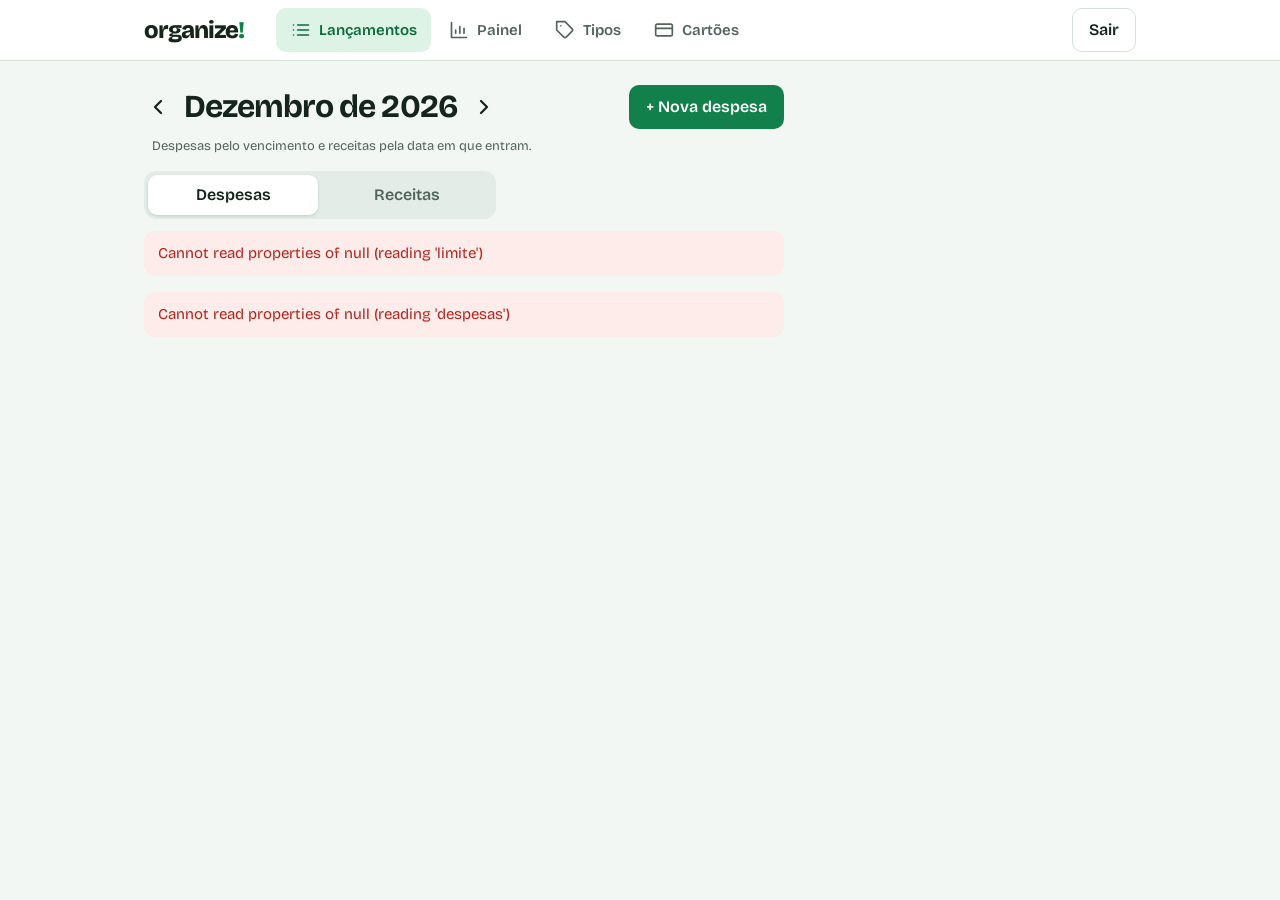
==== public/index.html @ 4e0824fc "organize!" ====
<!doctype html>
<html lang="pt-BR">
<head>
  <meta charset="utf-8">
  <meta name="viewport" content="width=device-width, initial-scale=1, viewport-fit=cover">
  <meta name="theme-color" content="#ffffff">
  <meta name="mobile-web-app-capable" content="yes">
  <meta name="apple-mobile-web-app-capable" content="yes">
  <meta name="apple-mobile-web-app-title" content="organize!">
  <meta name="apple-mobile-web-app-status-bar-style" content="default">
  <link rel="manifest" href="manifest.json">
  <link rel="icon" href="icons/favicon.svg" type="image/svg+xml">
  <link rel="apple-touch-icon" href="icons/apple-touch-icon.png">
  <title>Lançamentos - organize!</title>
  <link rel="preconnect" href="https://fonts.googleapis.com">
  <link rel="preconnect" href="https://fonts.gstatic.com" crossorigin>
  <link href="https://fonts.googleapis.com/css2?family=Bricolage+Grotesque:opsz,wght@12..96,400..800&display=swap" rel="stylesheet">
  <link rel="stylesheet" href="css/style.css">
</head>
<body class="app">

  <header class="topo">
    <div class="topo-inner">
      <p class="marca">organize<span class="marca-ponto">!</span></p>

      <nav class="menu" aria-label="Principal">
        <a class="menu-item" href="index.html" aria-current="page">
          <svg viewBox="0 0 24 24" aria-hidden="true"><path d="M8 6h13M8 12h13M8 18h13M3 6h.01M3 12h.01M3 18h.01"/></svg>
          <span>Lançamentos</span>
        </a>
        <a class="menu-item" href="painel.html">
          <svg viewBox="0 0 24 24" aria-hidden="true"><path d="M3 3v18h18"/><path d="M8 16v-4M13 16V8M18 16v-6"/></svg>
          <span>Painel</span>
        </a>
        <a class="menu-item" href="tipos.html">
          <svg viewBox="0 0 24 24" aria-hidden="true"><path d="M20.59 13.41l-7.17 7.17a2 2 0 0 1-2.83 0L2 12V2h10l8.59 8.59a2 2 0 0 1 0 2.82z"/><path d="M7 7h.01"/></svg>
          <span>Tipos</span>
        </a>
        <a class="menu-item" href="cartoes.html">
          <svg viewBox="0 0 24 24" aria-hidden="true"><rect x="2" y="5" width="20" height="14" rx="2"/><path d="M2 10h20"/></svg>
          <span>Cartões</span>
        </a>
      </nav>

      <div class="topo-usuario">
        <span class="topo-nome" id="usuario-nome"></span>
        <button type="button" class="btn btn-secundario btn-sm" id="btn-instalar" hidden>Instalar app</button>
        <button type="button" class="btn btn-secundario btn-sm" id="btn-sair">Sair</button>
      </div>
    </div>
  </header>

  <main class="conteudo conteudo--lanc">
    <div class="coluna coluna--larga">
      <div class="mes">
        <button type="button" class="mes-seta" id="mes-anterior" aria-label="Mês anterior">
          <svg viewBox="0 0 24 24" aria-hidden="true"><path d="M15 6l-6 6 6 6"/></svg>
        </button>
        <h1 class="mes-titulo" id="mes-titulo" aria-live="polite">&nbsp;</h1>
        <button type="button" class="mes-seta" id="mes-seguinte" aria-label="Próximo mês">
          <svg viewBox="0 0 24 24" aria-hidden="true"><path d="M9 6l6 6-6 6"/></svg>
        </button>
        <button type="button" class="btn btn-primario btn-sm btn-nova-desktop" data-nova-despesa>+ Nova despesa</button>
        <button type="button" class="btn btn-primario btn-sm btn-nova-desktop" data-nova-receita hidden>+ Nova receita</button>
      </div>
      <p class="mes-dica">Despesas pelo vencimento e receitas pela data em que entram.</p>

      <div class="abas" role="tablist" aria-label="Despesas ou receitas">
        <button type="button" class="aba" role="tab" id="aba-despesas" aria-controls="painel-despesas" aria-selected="true">Despesas</button>
        <button type="button" class="aba" role="tab" id="aba-receitas" aria-controls="painel-receitas" aria-selected="false" tabindex="-1">Receitas</button>
      </div>

      <p class="carregando" id="carregando" role="status">Carregando…</p>

      <p id="msg-resumo" class="msg" role="alert" hidden></p>

      <section class="mes-resumo" id="mes-resumo" aria-label="Resumo do mês" hidden>
        <dl class="mes-resumo-linhas">
          <div class="mes-resumo-linha">
            <dt>Receitas</dt>
            <dd id="res-receitas">R$ 0,00</dd>
          </div>
          <div class="mes-resumo-linha">
            <dt>Despesas</dt>
            <dd id="res-despesas">R$ 0,00</dd>
          </div>
          <div class="mes-resumo-linha mes-resumo-linha--saldo">
            <dt>Saldo previsto</dt>
            <dd id="res-saldo">R$ 0,00</dd>
          </div>
        </dl>
        <p class="mes-resumo-atual">Saldo atual, só com o que já foi recebido e pago: <strong id="res-saldo-atual">R$ 0,00</strong></p>

        <div class="limite" id="limite" data-nivel="nenhum">
          <div class="limite-topo">
            <p class="limite-titulo">Limite de gastos</p>
            <button type="button" class="btn-texto" id="btn-limite">Definir limite</button>
          </div>
          <p class="limite-valores" id="limite-valores" hidden></p>
          <div class="limite-barra" id="limite-barra" hidden><span id="limite-barra-cheia"></span></div>
          <p class="limite-msg" id="limite-msg" role="status">
            <svg class="limite-icone" viewBox="0 0 24 24" aria-hidden="true">
              <g class="ic-nenhum"><circle cx="12" cy="12" r="9"/><path d="M12 8v5M12 16.5v.01"/></g>
              <g class="ic-ok"><circle cx="12" cy="12" r="9"/><path d="M8 12.5l2.7 2.7L16 9.5"/></g>
              <g class="ic-perto"><path d="M12 3.5l9.5 16.5h-19z"/><path d="M12 10v4.5M12 17.5v.01"/></g>
              <g class="ic-estourou"><circle cx="12" cy="12" r="9"/><path d="M9 9l6 6M15 9l-6 6"/></g>
            </svg>
            <span id="limite-texto">Defina um limite mensal para ser avisado quando os gastos chegarem perto dele.</span>
          </p>
        </div>
      </section>

      <div id="painel-despesas" role="tabpanel" aria-labelledby="aba-despesas">
        <dl class="resumo" id="resumo" hidden>
          <div class="resumo-item">
            <dt>Pago</dt>
            <dd id="total-pago" class="resumo-pago">R$ 0,00</dd>
          </div>
          <div class="resumo-item">
            <dt>Pendente</dt>
            <dd id="total-pendente" class="resumo-pendente">R$ 0,00</dd>
          </div>
        </dl>

        <p id="msg" class="msg" role="alert" hidden></p>

        <div id="lista-dias"></div>

        <section class="vazio" id="vazio" hidden>
          <h2 class="vazio-titulo" id="vazio-titulo">Nenhuma despesa neste mês</h2>
          <p class="vazio-texto">Toque em "Nova despesa" para registrar o primeiro gasto.</p>
        </section>
      </div>

      <div id="painel-receitas" role="tabpanel" aria-labelledby="aba-receitas" hidden>
        <dl class="resumo" id="resumo-receitas" hidden>
          <div class="resumo-item">
            <dt>Recebido</dt>
            <dd id="total-recebido" class="resumo-pago">R$ 0,00</dd>
          </div>
          <div class="resumo-item">
            <dt>A receber</dt>
            <dd id="total-a-receber" class="resumo-pendente">R$ 0,00</dd>
          </div>
        </dl>

        <p id="msg-receitas" class="msg" role="alert" hidden></p>

        <div id="lista-receitas"></div>

        <section class="vazio" id="vazio-receitas" hidden>
          <h2 class="vazio-titulo" id="vazio-receitas-titulo">Nenhuma receita neste mês</h2>
          <p class="vazio-texto">Toque em "Nova receita" para registrar o salário ou outro dinheiro que entra.</p>
        </section>
      </div>
    </div>
  </main>

  <button type="button" class="fab" data-nova-despesa>
    <svg viewBox="0 0 24 24" aria-hidden="true"><path d="M12 5v14M5 12h14"/></svg>
    Nova despesa
  </button>
  <button type="button" class="fab" data-nova-receita hidden>
    <svg viewBox="0 0 24 24" aria-hidden="true"><path d="M12 5v14M5 12h14"/></svg>
    Nova receita
  </button>

  <dialog class="dialogo dialogo--form" id="dlg-despesa" aria-labelledby="dlg-despesa-titulo">
    <form id="form-despesa" novalidate>
      <h2 class="dialogo-titulo" id="dlg-despesa-titulo">Nova despesa</h2>

      <div class="dialogo-corpo">

      <div class="campo">
        <label for="d-descricao">Descrição</label>
        <input class="entrada" id="d-descricao" type="text" maxlength="100" autocomplete="off" required>
      </div>

      <div class="campo">
        <label for="d-valor" id="rotulo-valor">Valor (R$)</label>
        <input class="entrada" id="d-valor" type="text" inputmode="decimal" autocomplete="off" placeholder="0,00" required>
      </div>

      <div class="campo">
        <label for="d-tipo">Tipo de despesa</label>
        <select class="entrada" id="d-tipo" required></select>
      </div>

      <div class="campo-dupla" id="campos-datas">
        <div class="campo" id="grupo-compra">
          <label for="d-data">Data da compra</label>
          <input class="entrada" id="d-data" type="date" min="2000-01-01" max="2100-12-31" required>
        </div>
        <div class="campo">
          <label for="d-venc">Vencimento</label>
          <input class="entrada" id="d-venc" type="date" min="2000-01-01" max="2100-12-31" required>
        </div>
      </div>

      <fieldset class="grupo">
        <legend>Forma de pagamento</legend>
        <div class="segmentos">
          <label class="segmento"><input type="radio" name="forma" value="credito"><span>Crédito</span></label>
          <label class="segmento"><input type="radio" name="forma" value="debito"><span>Débito</span></label>
          <label class="segmento"><input type="radio" name="forma" value="pix" checked><span>Pix</span></label>
        </div>
      </fieldset>

      <div class="campo" id="grupo-cartao" hidden>
        <label for="d-cartao">Cartão</label>
        <select class="entrada" id="d-cartao"></select>
        <p class="dica" id="sem-cartao" hidden>Você ainda não tem cartão cadastrado. <a class="link" href="cartoes.html">Cadastrar cartão</a></p>
      </div>

      <fieldset class="grupo" id="grupo-repeticao">
        <legend>Repetição</legend>
        <div class="segmentos">
          <label class="segmento"><input type="radio" name="rep" value="unica" checked><span>Única</span></label>
          <label class="segmento" id="opcao-parcelada" hidden><input type="radio" name="rep" value="parcelada"><span>Parcelada</span></label>
          <label class="segmento"><input type="radio" name="rep" value="mensal"><span>Todo mês</span></label>
        </div>

        <div class="campo campo-rep" id="grupo-parcelas" hidden>
          <label for="d-parcelas">Número de parcelas</label>
          <select class="entrada" id="d-parcelas"></select>
        </div>

        <div class="campo campo-rep" id="grupo-meses" hidden>
          <label for="d-meses">Repetir por quantos meses</label>
          <input class="entrada" id="d-meses" type="text" inputmode="numeric" maxlength="2" autocomplete="off" value="12">
        </div>

        <p class="previa" id="previa" hidden></p>
      </fieldset>

      <p class="nota-serie" id="nota-serie" hidden></p>

      <fieldset class="grupo">
        <legend>Status</legend>
        <div class="segmentos">
          <label class="segmento"><input type="radio" name="status" value="pendente" checked><span>Pendente</span></label>
          <label class="segmento"><input type="radio" name="status" value="pago"><span>Pago</span></label>
        </div>
        <p class="dica" id="dica-status" hidden>O status vale para o primeiro lançamento; os demais ficam pendentes.</p>
      </fieldset>

      </div>

      <p id="msg-despesa" class="msg" role="alert" hidden></p>

      <div class="dialogo-acoes">
        <button type="button" class="btn btn-secundario" data-fechar>Cancelar</button>
        <button type="submit" class="btn btn-primario" id="btn-salvar-despesa">Salvar</button>
      </div>
      <button type="button" class="btn-texto btn-texto-perigo dialogo-excluir" id="btn-excluir-despesa" hidden>Excluir despesa</button>
    </form>
  </dialog>

  <dialog class="dialogo dialogo--form" id="dlg-receita" aria-labelledby="dlg-receita-titulo">
    <form id="form-receita" novalidate>
      <h2 class="dialogo-titulo" id="dlg-receita-titulo">Nova receita</h2>

      <div class="dialogo-corpo">
        <div class="campo">
          <label for="r-descricao">Descrição</label>
          <input class="entrada" id="r-descricao" type="text" maxlength="100" autocomplete="off" required>
        </div>

        <div class="campo">
          <label for="r-valor" id="rotulo-valor-receita">Valor (R$)</label>
          <input class="entrada" id="r-valor" type="text" inputmode="decimal" autocomplete="off" placeholder="0,00" required>
        </div>

        <div class="campo">
          <label for="r-tipo">Tipo de receita</label>
          <select class="entrada" id="r-tipo" required></select>
        </div>

        <div class="campo">
          <label for="r-data">Data de recebimento</label>
          <input class="entrada" id="r-data" type="date" min="2000-01-01" max="2100-12-31" required>
        </div>

        <fieldset class="grupo" id="grupo-repeticao-receita">
          <legend>Repetição</legend>
          <div class="segmentos">
            <label class="segmento"><input type="radio" name="rrep" value="unica" checked><span>Única</span></label>
            <label class="segmento"><input type="radio" name="rrep" value="mensal"><span>Todo mês</span></label>
          </div>

          <div class="campo campo-rep" id="grupo-meses-receita" hidden>
            <label for="r-meses">Repetir por quantos meses</label>
            <input class="entrada" id="r-meses" type="text" inputmode="numeric" maxlength="2" autocomplete="off" value="12">
          </div>

          <p class="previa" id="previa-receita" hidden></p>
        </fieldset>

        <p class="nota-serie" id="nota-serie-receita" hidden></p>

        <fieldset class="grupo">
          <legend>Status</legend>
          <div class="segmentos">
            <label class="segmento"><input type="radio" name="rstatus" value="a_receber" checked><span>A receber</span></label>
            <label class="segmento"><input type="radio" name="rstatus" value="recebida"><span>Recebida</span></label>
          </div>
          <p class="dica" id="dica-status-receita" hidden>O status vale para o primeiro lançamento; os demais ficam a receber.</p>
        </fieldset>
      </div>

      <p id="msg-receita" class="msg" role="alert" hidden></p>

      <div class="dialogo-acoes">
        <button type="button" class="btn btn-secundario" data-fechar>Cancelar</button>
        <button type="submit" class="btn btn-primario" id="btn-salvar-receita">Salvar</button>
      </div>
      <button type="button" class="btn-texto btn-texto-perigo dialogo-excluir" id="btn-excluir-receita" hidden>Excluir receita</button>
    </form>
  </dialog>

  <dialog class="dialogo" id="dlg-limite" aria-labelledby="dlg-limite-titulo">
    <form id="form-limite" novalidate>
      <h2 class="dialogo-titulo" id="dlg-limite-titulo">Limite de gastos</h2>
      <p class="dialogo-texto">Quanto você quer gastar, no máximo, por mês? O app avisa quando as despesas do mês chegarem perto desse valor ou passarem dele.</p>
      <div class="campo">
        <label for="l-valor">Limite mensal (R$)</label>
        <input class="entrada" id="l-valor" type="text" inputmode="decimal" autocomplete="off" placeholder="0,00" required>
      </div>
      <p id="msg-limite" class="msg" role="alert" hidden></p>
      <div class="dialogo-acoes">
        <button type="button" class="btn btn-secundario" data-fechar>Cancelar</button>
        <button type="submit" class="btn btn-primario" id="btn-salvar-limite">Salvar</button>
      </div>
      <button type="button" class="btn-texto btn-texto-perigo dialogo-excluir" id="btn-remover-limite" hidden>Remover limite</button>
    </form>
  </dialog>

  <script src="js/api.js"></script>
  <script src="js/app.js"></script>
  <script src="js/pwa.js"></script>
  <script src="js/index.js"></script>
  <script src="js/receitas.js"></script>
  <script src="js/resumo.js"></script>
</body>
</html>
---- public/css/style.css ----
/* organize! — estilos compartilhados (pensado primeiro para o celular) */

:root {
  --folha: #0d3b2a;          /* verde profundo: painel das telas de entrada */
  --verde: #11804a;          /* ação principal */
  --verde-escuro: #0d6a3d;   /* hover, links */
  --menta: #8ce6b0;          /* destaque sobre o verde profundo */
  --ambar: #f5cd6b;          /* status pendente */
  --papel: #f3f7f4;          /* fundo das telas internas */
  --superficie: #ffffff;
  --tinta: #15251c;
  --tinta-suave: #52645a;
  --linha: #d5e0d9;
  --erro: #b3261e;
  --erro-fundo: #fdecea;
  --erro-escuro: #8f1d17;
  --ok: #0d6a3d;
  --ok-fundo: #ddf3e6;
  --raio: 10px;
  --fonte: "Bricolage Grotesque", system-ui, -apple-system, "Segoe UI", Roboto, sans-serif;
}

*, *::before, *::after { box-sizing: border-box; }

[hidden] { display: none !important; }

html { -webkit-text-size-adjust: 100%; }

body {
  margin: 0;
  font-family: var(--fonte);
  font-size: 1rem;
  line-height: 1.5;
  color: var(--tinta);
  background: var(--superficie);
  -webkit-font-smoothing: antialiased;
  -webkit-tap-highlight-color: transparent;
}

button, a { touch-action: manipulation; }

/* ---------- Marca ---------- */

.marca {
  margin: 0;
  font-weight: 800;
  letter-spacing: -0.045em;
  line-height: 1;
}

.marca-ponto { color: var(--verde); }

/* ---------- Botões ---------- */

.btn {
  font: inherit;
  font-weight: 600;
  min-height: 3rem;
  padding: 0.7rem 1.25rem;
  border: 1.5px solid transparent;
  border-radius: var(--raio);
  cursor: pointer;
  transition: background-color 0.15s, border-color 0.15s;
}

.btn:focus-visible,
.btn-texto:focus-visible {
  outline: 3px solid rgba(17, 128, 74, 0.45);
  outline-offset: 2px;
}

.btn[disabled] { opacity: 0.65; cursor: progress; }

.btn-primario {
  width: 100%;
  background: var(--verde);
  color: #fff;
}

.btn-primario:hover:not([disabled]) { background: var(--verde-escuro); }

.btn-secundario {
  background: transparent;
  color: var(--tinta);
  border-color: var(--linha);
}

.btn-secundario:hover:not([disabled]) { background: #e9f1ec; }

.btn-perigo {
  background: var(--erro);
  color: #fff;
}

.btn-perigo:hover:not([disabled]) { background: var(--erro-escuro); }

/* mínimo de 44 px de altura: dá para tocar sem errar o alvo */
.btn-sm { min-height: 2.75rem; padding: 0.35rem 1rem; }

/* Botão só de texto (Editar, Excluir) */
.btn-texto {
  min-height: 2.75rem;
  padding: 0 0.75rem;
  font: inherit;
  font-weight: 600;
  color: var(--verde-escuro);
  background: transparent;
  border: 0;
  border-radius: var(--raio);
  cursor: pointer;
}

.btn-texto:hover { background: #e9f1ec; }

.btn-texto-perigo { color: var(--erro); }

.btn-texto-perigo:hover { background: var(--erro-fundo); }

/* ---------- Formulários ---------- */

.campo { margin-bottom: 1.1rem; }

.campo label {
  display: block;
  margin-bottom: 0.35rem;
  font-size: 0.9375rem;
  font-weight: 600;
}

/* 16 px nos campos: abaixo disso o iPhone dá zoom ao tocar */
.entrada {
  width: 100%;
  min-height: 3rem;
  padding: 0.7rem 0.85rem;
  font: inherit;
  font-size: 1rem;
  color: var(--tinta);
  background: var(--superficie);
  border: 1.5px solid var(--linha);
  border-radius: var(--raio);
  transition: border-color 0.15s, box-shadow 0.15s;
}

.entrada:hover { border-color: #b7c9be; }

.entrada:focus-visible {
  outline: 2px solid transparent; /* aparece no modo de alto contraste */
  border-color: var(--verde);
  box-shadow: 0 0 0 4px rgba(17, 128, 74, 0.2);
}

.entrada-senha { position: relative; }

.entrada-senha .entrada { padding-right: 5.25rem; }

.btn-mostrar {
  position: absolute;
  top: 50%;
  right: 0.3rem;
  transform: translateY(-50%);
  min-height: 2.75rem;
  padding: 0 0.7rem;
  font: inherit;
  font-size: 0.875rem;
  font-weight: 600;
  color: var(--verde-escuro);
  background: transparent;
  border: 0;
  border-radius: 6px;
  cursor: pointer;
}

.btn-mostrar:hover { background: #e9f1ec; }

.btn-mostrar:focus-visible {
  outline: 3px solid rgba(17, 128, 74, 0.45);
  outline-offset: 1px;
}

.dica {
  margin: 0.35rem 0 0;
  font-size: 0.875rem;
  color: var(--tinta-suave);
}

.msg {
  margin: 0 0 1rem;
  padding: 0.7rem 0.9rem;
  font-size: 0.9375rem;
  border-radius: var(--raio);
}

.msg-erro { color: var(--erro); background: var(--erro-fundo); }
.msg-ok   { color: var(--ok);   background: var(--ok-fundo); }

.link {
  color: var(--verde-escuro);
  font-weight: 600;
  text-underline-offset: 3px;
}

.link:focus-visible {
  outline: 3px solid rgba(17, 128, 74, 0.45);
  outline-offset: 2px;
  border-radius: 3px;
}

/* ---------- Telas de entrada (login e cadastro) ---------- */

.auth {
  display: grid;
  grid-template-columns: minmax(0, 5fr) minmax(0, 6fr);
  min-height: 100vh;
  min-height: 100dvh;
}

.auth-painel {
  display: flex;
  flex-direction: column;
  justify-content: space-between;
  gap: 2.5rem;
  padding: clamp(1.75rem, 5vw, 4rem);
  color: #eaf5ee;
  background: var(--folha);
}

.auth-painel .marca { font-size: clamp(2.75rem, 6vw, 5rem); }

.auth-painel .marca-ponto { color: var(--menta); }

.auth-texto {
  max-width: 24rem;
  margin: 0;
  font-size: 1.0625rem;
  color: rgba(234, 245, 238, 0.85);
}

/* Prévia de despesas (decorativa) */

.lanc-lista {
  max-width: 26rem;
  margin: 0;
  padding: 0;
  list-style: none;
}

.lanc-item {
  display: grid;
  grid-template-columns: minmax(0, 1fr) auto 5.75rem;
  align-items: center;
  gap: 0.25rem 1rem;
  padding: 0.9rem 0;
  border-top: 1px solid rgba(255, 255, 255, 0.16);
}

.lanc-item:last-child { border-bottom: 1px solid rgba(255, 255, 255, 0.16); }

.lanc-desc { font-size: 1.0625rem; font-weight: 600; }

.lanc-desc small {
  display: block;
  font-size: 0.875rem;
  font-weight: 400;
  color: rgba(234, 245, 238, 0.72);
}

.lanc-valor {
  font-weight: 600;
  font-variant-numeric: tabular-nums;
}

.chip {
  justify-self: end;
  padding: 0.15rem 0.65rem;
  font-size: 0.8125rem;
  font-weight: 600;
  color: var(--folha);
  border-radius: 999px;
}

.chip-pago     { background: var(--menta); }
.chip-pendente { background: var(--ambar); }

/* Único movimento da página: as linhas entram uma a uma */
@media (prefers-reduced-motion: no-preference) {
  .lanc-item {
    opacity: 0;
    transform: translateY(6px);
    animation: lanc-entra 0.5s ease forwards;
  }
  .lanc-item:nth-child(1) { animation-delay: 0.15s; }
  .lanc-item:nth-child(2) { animation-delay: 0.3s; }
  .lanc-item:nth-child(3) { animation-delay: 0.45s; }
}

@keyframes lanc-entra {
  to { opacity: 1; transform: none; }
}

.auth-conteudo {
  display: flex;
  align-items: center;
  padding: clamp(1.5rem, 5vw, 4rem);
}

.auth-form-area {
  width: 100%;
  max-width: 24rem;
  margin-inline: auto;
}

.auth-titulo {
  margin: 0 0 0.5rem;
  font-size: clamp(1.75rem, 3vw, 2.25rem);
  font-weight: 700;
  letter-spacing: -0.03em;
  line-height: 1.1;
}

.auth-sub {
  margin: 0 0 2rem;
  color: var(--tinta-suave);
}

.auth-rodape {
  margin: 1.5rem 0 0;
  color: var(--tinta-suave);
}

@media (max-width: 54rem) {
  .auth {
    grid-template-columns: 1fr;
    grid-template-rows: auto 1fr;
  }
  .auth-painel { padding: max(1.25rem, env(safe-area-inset-top)) 1.5rem 1.25rem; }
  .auth-painel .marca { font-size: 2.25rem; }
  .auth-painel .lanc-lista,
  .auth-painel .auth-texto { display: none; }
  .auth-conteudo {
    align-items: flex-start;
    padding-top: 2rem;
    padding-bottom: max(2rem, env(safe-area-inset-bottom));
  }
}

/* ---------- Telas internas: topo e menu ---------- */

.app {
  min-height: 100vh;
  min-height: 100dvh;
  background: var(--papel);
}

.topo {
  background: var(--superficie);
  border-bottom: 1px solid var(--linha);
  padding-top: env(safe-area-inset-top);
}

.topo-inner {
  display: flex;
  flex-wrap: wrap; /* em telas muito estreitas, os botões descem para uma segunda linha em vez de estourar */
  align-items: center;
  justify-content: space-between;
  gap: 0.25rem 0.75rem;
  max-width: 64rem;
  min-height: 3.5rem;
  margin: 0 auto;
  padding: 0.5rem max(1rem, env(safe-area-inset-right)) 0.5rem max(1rem, env(safe-area-inset-left));
}

.topo .marca { font-size: 1.5rem; }

.topo-usuario {
  display: flex;
  align-items: center;
  gap: 0.5rem;
  min-width: 0;
  margin-left: auto;
}

.topo-nome {
  display: none;
  max-width: 12rem;
  overflow: hidden;
  color: var(--tinta-suave);
  text-overflow: ellipsis;
  white-space: nowrap;
}

/* No celular o menu fica embaixo, ao alcance do polegar */
.menu {
  position: fixed;
  right: 0;
  bottom: 0;
  left: 0;
  z-index: 10;
  display: grid;
  grid-template-columns: repeat(4, minmax(0, 1fr));
  padding-bottom: env(safe-area-inset-bottom);
  background: var(--superficie);
  border-top: 1px solid var(--linha);
}

.menu-item {
  position: relative;
  display: flex;
  flex-direction: column;
  align-items: center;
  justify-content: center;
  gap: 0.2rem;
  min-width: 0;
  min-height: 4rem;
  padding: 0.5rem 0.125rem;
  font-size: 0.8125rem;
  font-weight: 600;
  color: var(--tinta-suave);
  text-decoration: none;
}

.menu-item svg {
  width: 1.5rem;
  height: 1.5rem;
  fill: none;
  stroke: currentColor;
  stroke-width: 2;
  stroke-linecap: round;
  stroke-linejoin: round;
}

.menu-item[aria-current="page"] { color: var(--verde-escuro); }

.menu-item[aria-current="page"]::before {
  content: "";
  position: absolute;
  top: 0;
  right: 25%;
  left: 25%;
  height: 3px;
  background: var(--verde);
  border-radius: 0 0 3px 3px;
}

.menu-item:focus-visible {
  outline: 3px solid rgba(17, 128, 74, 0.45);
  outline-offset: -3px;
}

/* ---------- Telas internas: conteúdo ---------- */

.conteudo {
  max-width: 64rem;
  margin: 0 auto;
  padding: 1.5rem max(1rem, env(safe-area-inset-right)) calc(5.5rem + env(safe-area-inset-bottom))
           max(1rem, env(safe-area-inset-left));
}

.coluna { max-width: 36rem; }

.conteudo-titulo {
  margin: 0 0 0.5rem;
  font-size: clamp(1.75rem, 4vw, 2.5rem);
  font-weight: 700;
  letter-spacing: -0.03em;
  line-height: 1.1;
}

.conteudo-texto {
  max-width: 36rem;
  margin: 0;
  color: var(--tinta-suave);
}

/* Formulário de adicionar (tipos e cartões) */

.form-add {
  display: grid;
  gap: 0.75rem;
  margin: 1.5rem 0 1.75rem;
}

.form-add .campo { margin: 0; }

/* Caixa de marcar com explicação (ex.: "Conta com vencimento") */

.opcao {
  display: flex;
  align-items: flex-start;
  gap: 0.75rem;
  min-height: 2.75rem;
  padding: 0.25rem 0;
  cursor: pointer;
}

.opcao input {
  flex-shrink: 0;
  width: 1.5rem;
  height: 1.5rem;
  margin: 0.125rem 0 0;
  accent-color: var(--verde);
  cursor: pointer;
}

.opcao > span { min-width: 0; }
.dialogo .opcao { margin-bottom: 1rem; }

.opcao-titulo {
  display: block;
  font-weight: 600;
  overflow-wrap: anywhere;
}

.opcao-dica {
  display: block;
  font-size: 0.875rem;
  color: var(--tinta-suave);
}

.opcao input:focus-visible {
  outline: 3px solid rgba(17, 128, 74, 0.45);
  outline-offset: 2px;
}

/* Lista */

.lista {
  margin: 0;
  padding: 0;
  list-style: none;
  border-top: 1px solid var(--linha);
}

.item {
  display: flex;
  align-items: center;
  justify-content: space-between;
  gap: 0.5rem;
  min-height: 3.75rem;
  padding: 0.25rem 0;
  border-bottom: 1px solid var(--linha);
}

.item-info { min-width: 0; }

.item-nome {
  display: block;
  font-weight: 600;
  overflow-wrap: anywhere;
}

.item-detalhe {
  display: block;
  font-size: 0.875rem;
  color: var(--tinta-suave);
}

.item-acoes {
  display: flex;
  flex-shrink: 0;
}

/* Lista vazia: convida a agir */

.vazio { padding: 0.5rem 0; }

.vazio-titulo {
  margin: 0 0 0.35rem;
  font-size: 1.125rem;
  font-weight: 700;
}

.vazio-texto {
  max-width: 28rem;
  margin: 0 0 1.25rem;
  color: var(--tinta-suave);
}

.vazio .btn { width: auto; }

/* ---------- Janelas (no celular, sobem de baixo) ---------- */

.dialogo {
  width: min(100% - 2rem, 26rem);
  padding: 1.5rem;
  color: var(--tinta);
  background: var(--superficie);
  border: 0;
  border-radius: 16px;
  max-height: calc(100dvh - 1.5rem);
  overflow-y: auto;
  overscroll-behavior: contain;
}

.dialogo::backdrop { background: rgba(13, 59, 42, 0.5); }

.dialogo-titulo {
  margin: 0 0 0.5rem;
  font-size: 1.25rem;
  font-weight: 700;
  letter-spacing: -0.02em;
}

.dialogo-texto {
  margin: 0 0 1.25rem;
  color: var(--tinta-suave);
  overflow-wrap: anywhere;
}

.dialogo .campo { margin-bottom: 1rem; }

.dialogo-acoes {
  display: flex;
  gap: 0.75rem;
}

.dialogo-acoes .btn {
  flex: 1;
  width: auto;
}

@media (prefers-reduced-motion: no-preference) {
  .dialogo[open] { animation: dialogo-entra 0.2s ease-out; }
}

@keyframes dialogo-entra {
  from { opacity: 0; transform: translateY(12px); }
  to   { opacity: 1; transform: none; }
}

@media (max-width: 39.99rem) {
  .dialogo {
    width: 100%;
    max-width: 100%;
    margin: auto 0 0;
    padding: 1.5rem 1rem calc(1.5rem + env(safe-area-inset-bottom));
    border-radius: 16px 16px 0 0;
  }
}

/* ---------- Telas maiores (tablet e computador) ---------- */

@media (min-width: 40rem) {
  .topo-nome { display: block; }

  .dialogo-acoes { justify-content: flex-end; }
  .dialogo-acoes .btn { flex: 0 0 auto; }

  .form-add--tipo {
    grid-template-columns: 1fr auto;
    grid-template-areas: "campo botao" "opcao opcao";
    align-items: end;
  }
  .form-add--tipo .campo { grid-area: campo; }
  .form-add--tipo .opcao { grid-area: opcao; }
  .form-add--tipo .btn-primario { grid-area: botao; }
  .form-add--cartao { grid-template-columns: 1fr 10rem auto; align-items: end; }
  .form-add .btn-primario { width: auto; }
}

@media (min-width: 48rem) {
  /* o menu sobe para o topo */
  .menu {
    position: static;
    display: flex;
    gap: 0.25rem;
    margin-right: auto;
    margin-left: 1.25rem;
    padding-bottom: 0;
    background: transparent;
    border-top: 0;
  }

  .menu-item {
    flex-direction: row;
    gap: 0.5rem;
    min-height: 2.75rem;
    padding: 0 0.9rem;
    font-size: 0.9375rem;
    border-radius: var(--raio);
  }

  .menu-item:hover { background: #e9f1ec; }

  .menu-item svg { width: 1.25rem; height: 1.25rem; }

  .menu-item[aria-current="page"] { background: var(--ok-fundo); }
  .menu-item[aria-current="page"]::before { display: none; }

  .menu-item:focus-visible { outline-offset: 0; }

  .conteudo { padding-bottom: 3rem; }
}

/* ---------- Lançamentos ---------- */

.coluna--larga { max-width: 40rem; }

/* espaço no fim da lista para o botão "Nova despesa" não cobrir a última linha */
.conteudo--lanc { padding-bottom: calc(10rem + env(safe-area-inset-bottom)); }

/* Navegação por mês */
.mes {
  display: flex;
  align-items: center;
  gap: 0.25rem;
  margin: 0 -0.5rem 0.75rem;
}

.mes-titulo {
  flex: 1;
  margin: 0;
  font-size: clamp(1.4rem, 5vw, 2rem);
  font-weight: 700;
  letter-spacing: -0.03em;
  line-height: 1.15;
  text-align: center;
}

.mes-seta {
  display: grid;
  place-items: center;
  flex: none;
  width: 2.75rem;
  height: 2.75rem;
  color: var(--tinta);
  background: transparent;
  border: 0;
  border-radius: var(--raio);
  cursor: pointer;
}

.mes-seta:hover { background: #e9f1ec; }

.mes-seta:focus-visible {
  outline: 3px solid rgba(17, 128, 74, 0.45);
  outline-offset: 2px;
}

.mes-seta svg {
  width: 1.5rem;
  height: 1.5rem;
  fill: none;
  stroke: currentColor;
  stroke-width: 2.25;
  stroke-linecap: round;
  stroke-linejoin: round;
}

.btn-nova-desktop { display: none; width: auto; }

/* Totais do mês */
.resumo {
  display: flex;
  flex-wrap: wrap;
  gap: 0.5rem 2rem;
  margin: 0 0 1.5rem;
  padding: 0.9rem 0;
  border-top: 1px solid var(--linha);
  border-bottom: 1px solid var(--linha);
}

.resumo-item { flex: 1 1 auto; }

.resumo dt {
  font-size: 0.875rem;
  font-weight: 600;
  color: var(--tinta-suave);
}

.resumo dd {
  margin: 0;
  font-size: clamp(1.25rem, 5.5vw, 1.75rem);
  font-weight: 700;
  letter-spacing: -0.02em;
  font-variant-numeric: tabular-nums;
  white-space: nowrap; /* o número nunca quebra no meio */
}

.resumo-pago { color: var(--verde-escuro); }
.resumo-pendente { color: #7a5600; }

/* Dias e despesas */
.dia { margin-bottom: 1.25rem; }

.dia-titulo {
  margin: 0 0 0.25rem;
  font-size: 0.875rem;
  font-weight: 600;
  color: var(--tinta-suave);
}

.desp {
  position: relative;
  display: flex;
  align-items: center;
  justify-content: space-between;
  gap: 0.75rem;
  min-height: 4.25rem;
  padding: 0.4rem 0;
  border-bottom: 1px solid var(--linha);
}

.desp-info { min-width: 0; }

/* o botão se estica sobre a linha inteira: tocar em qualquer ponto abre a edição */
.desp-editar {
  display: block;
  max-width: 100%;
  padding: 0;
  font: inherit;
  font-weight: 600;
  text-align: left;
  color: var(--tinta);
  background: transparent;
  border: 0;
  cursor: pointer;
  overflow-wrap: anywhere;
}

.desp-editar::after {
  content: "";
  position: absolute;
  inset: 0;
}

.desp-editar:focus-visible { outline: none; }
.desp-editar:focus-visible::after {
  outline: 3px solid rgba(17, 128, 74, 0.45);
  outline-offset: -3px;
  border-radius: var(--raio);
}

.desp-detalhe {
  display: block;
  font-size: 0.875rem;
  color: var(--tinta-suave);
  overflow-wrap: anywhere;
}

.desp-lado {
  display: flex;
  flex: none;
  flex-direction: column;
  align-items: flex-end;
}

.desp-valor {
  font-weight: 700;
  font-variant-numeric: tabular-nums;
  white-space: nowrap;
}

/* área de toque de 44 px; o visual continua sendo a etiqueta pequena */
.chip-botao {
  position: relative;
  z-index: 1;
  min-width: 2.75rem;
  min-height: 2.75rem;
  margin: -0.25rem -0.5rem -0.4rem 0;
  padding: 0 0.5rem;
  background: transparent;
  border: 0;
  cursor: pointer;
}

.chip-botao[disabled] { opacity: 0.6; cursor: progress; }

.chip-botao:focus-visible {
  outline: 3px solid rgba(17, 128, 74, 0.45);
  outline-offset: -2px;
  border-radius: 999px;
}

/* Botão flutuante (celular) */
.fab {
  position: fixed;
  right: max(1rem, env(safe-area-inset-right));
  bottom: calc(4rem + env(safe-area-inset-bottom) + 0.75rem);
  z-index: 9;
  display: inline-flex;
  align-items: center;
  gap: 0.5rem;
  min-height: 3.5rem;
  padding: 0 1.4rem 0 1.15rem;
  font: inherit;
  font-weight: 700;
  color: #fff;
  background: var(--verde);
  border: 0;
  border-radius: 999px;
  box-shadow: 0 6px 18px rgba(13, 59, 42, 0.28);
  cursor: pointer;
}

.fab:hover { background: var(--verde-escuro); }

.fab:focus-visible {
  outline: 3px solid rgba(17, 128, 74, 0.45);
  outline-offset: 3px;
}

.fab svg {
  width: 1.4rem;
  height: 1.4rem;
  fill: none;
  stroke: currentColor;
  stroke-width: 2.5;
  stroke-linecap: round;
}

/* Formulário da despesa */
.campo-dupla {
  display: grid;
  grid-template-columns: 1fr 1fr;
  gap: 0.75rem;
}

.campo-dupla .campo { min-width: 0; }
.campo-dupla--uma { grid-template-columns: 1fr; }

select.entrada {
  padding-right: 2.5rem;
  appearance: none;
  -webkit-appearance: none;
  background-image: url("data:image/svg+xml,%3Csvg xmlns='http://www.w3.org/2000/svg' viewBox='0 0 24 24' fill='none' stroke='%2352645a' stroke-width='2.5' stroke-linecap='round' stroke-linejoin='round'%3E%3Cpath d='M6 9l6 6 6-6'/%3E%3C/svg%3E");
  background-repeat: no-repeat;
  background-position: right 0.75rem center;
  background-size: 1.25rem;
}

/* no iPhone o campo de data ignora a largura se não for contido */
input.entrada[type="date"] {
  display: block;
  min-width: 0;
  height: 3rem;
  appearance: none;
  -webkit-appearance: none;
  text-align: left;
}

.grupo {
  min-width: 0;
  margin: 0 0 1rem;
  padding: 0;
  border: 0;
}

.grupo legend {
  margin-bottom: 0.35rem;
  padding: 0;
  font-size: 0.9375rem;
  font-weight: 600;
}

.segmentos {
  display: grid;
  grid-auto-flow: column;
  grid-auto-columns: minmax(0, 1fr);
  gap: 0.5rem;
}

.segmento { position: relative; display: block; }

.segmento input {
  position: absolute;
  inset: 0;
  opacity: 0;
  margin: 0;
  cursor: pointer;
}

.segmento span {
  display: flex;
  align-items: center;
  justify-content: center;
  min-height: 3rem;
  padding: 0 0.25rem;
  font-weight: 600;
  color: var(--tinta);
  background: var(--superficie);
  border: 1.5px solid var(--linha);
  border-radius: var(--raio);
  transition: background-color 0.15s, border-color 0.15s;
}

.segmento input:checked + span {
  color: var(--verde-escuro);
  background: var(--ok-fundo);
  border-color: var(--verde);
}

.segmento input:focus-visible + span {
  outline: 3px solid rgba(17, 128, 74, 0.45);
  outline-offset: 2px;
}

.dialogo-excluir { display: block; margin: 0.75rem auto 0; }

@media (min-width: 48rem) {
  .fab { display: none; }
  .btn-nova-desktop { display: inline-block; }
  .conteudo--lanc { padding-bottom: 3rem; }
  .mes-titulo { flex: none; min-width: 15rem; }
  .btn-nova-desktop { margin-left: auto; }
  .mes { margin-right: 0; }
}

/* Telas bem estreitas: valor e data um embaixo do outro, para o campo de data não ser cortado */
@media (max-width: 23rem) {
  .campo-dupla { grid-template-columns: 1fr; gap: 0; }
}

/* Lançamentos: dica do mês, prévia da repetição e janela com rolagem só no miolo */

.mes-dica {
  margin: -0.25rem 0 0.9rem;
  font-size: 0.8125rem;
  color: var(--tinta-suave);
  text-align: center;
}

.previa,
.nota-serie {
  margin: 0.75rem 0 0;
  padding: 0.6rem 0.8rem;
  font-size: 0.9375rem;
  font-weight: 600;
  line-height: 1.4;
  border-radius: var(--raio);
  overflow-wrap: anywhere;
}

.previa { color: var(--verde-escuro); background: var(--ok-fundo); }

.nota-serie {
  margin: 0 0 1rem;
  font-weight: 500;
  color: var(--tinta-suave);
  background: #e9f1ec;
}

.campo-rep { margin: 0.75rem 0 0; }

/* A janela do formulário não rola inteira: título e botões ficam fixos, só o miolo rola */
.dialogo--form[open] {
  display: flex;
  flex-direction: column;
  overflow: hidden;
}

.dialogo--form form {
  display: flex;
  flex: 1;
  flex-direction: column;
  min-height: 0;
}

.dialogo-corpo {
  flex: 1;
  min-height: 0;
  margin: 0 -1rem;
  padding: 0.25rem 1rem 0;
  overflow-y: auto;
  overscroll-behavior: contain;
}

.dialogo--form .dialogo-acoes { margin-top: 0.75rem; }

.dialogo-acoes--coluna { flex-direction: column; }
.dialogo-acoes--coluna .btn { flex: none; width: 100%; }

@media (min-width: 40rem) {
  .dialogo--form { width: min(100% - 2rem, 32rem); }
}

@media (min-width: 48rem) {
  .mes-dica { text-align: left; padding-left: 0.5rem; }
}

/* ---------- Etapa 5: resumo do mês, limite, abas e receitas ---------- */

.mes-resumo {
  margin: 0 0 1rem;
  padding: 0.75rem 0.9rem;
  background: var(--superficie);
  border: 1px solid var(--linha);
  border-radius: 14px;
}

/* receitas e despesas lado a lado; o saldo ocupa a linha de baixo */
.mes-resumo-linhas {
  display: grid;
  grid-template-columns: repeat(2, minmax(0, 1fr));
  gap: 0.5rem 0.75rem;
  margin: 0;
}

.mes-resumo-linha {
  display: flex;
  flex-direction: column;
  min-width: 0;
}

.mes-resumo-linha dt {
  font-size: 0.8125rem;
  font-weight: 600;
  color: var(--tinta-suave);
}

.mes-resumo-linha dd {
  margin: 0;
  font-size: 1.0625rem;
  font-weight: 700;
  font-variant-numeric: tabular-nums;
  white-space: nowrap;
}

.mes-resumo-linha--saldo {
  grid-column: 1 / -1;
  flex-direction: row;
  flex-wrap: wrap;
  align-items: baseline;
  justify-content: space-between;
  gap: 0 0.75rem;
  padding-top: 0.5rem;
  border-top: 1px solid var(--linha);
}

.mes-resumo-linha--saldo dt { font-size: 0.9375rem; color: var(--tinta); }

.mes-resumo-linha--saldo dd {
  margin-left: auto;
  font-size: clamp(1.25rem, 5.5vw, 1.6rem);
  letter-spacing: -0.02em;
}

.saldo-positivo { color: var(--verde-escuro); }
.saldo-negativo { color: var(--erro); }

.mes-resumo-atual {
  margin: 0.2rem 0 0;
  font-size: 0.8125rem;
  color: var(--tinta-suave);
}

.mes-resumo-atual strong { font-variant-numeric: tabular-nums; white-space: nowrap; }

/* Limite de gastos */

.limite {
  margin-top: 0.6rem;
  padding-top: 0.5rem;
  border-top: 1px solid var(--linha);
  --lim-cor: var(--tinta-suave);
  --lim-fill: var(--verde);
  --lim-trilho: var(--ok-fundo);
  --lim-fundo: transparent;
  --lim-borda: transparent;
}

.limite[data-nivel="ok"]       { --lim-cor: var(--verde-escuro); --lim-fill: var(--verde); --lim-trilho: var(--ok-fundo); }
.limite[data-nivel="perto"]    { --lim-cor: #7a5600; --lim-fill: #fab219; --lim-trilho: #fdf0cf; --lim-fundo: #fff8e6; --lim-borda: #f1d38a; }
.limite[data-nivel="estourou"] { --lim-cor: var(--erro-escuro); --lim-fill: #d03b3b; --lim-trilho: #f9dcdc; --lim-fundo: var(--erro-fundo); --lim-borda: #f3b7b2; }

.limite-topo {
  display: flex;
  flex-wrap: wrap;
  align-items: center;
  justify-content: space-between;
  gap: 0 0.75rem;
}

.limite-titulo {
  margin: 0;
  font-weight: 600;
  color: var(--tinta-suave);
}

.limite-valores {
  margin: 0.1rem 0 0.45rem;
  font-weight: 700;
  font-variant-numeric: tabular-nums;
  overflow-wrap: anywhere;
}

.limite-barra {
  height: 0.75rem;
  overflow: hidden;
  background: var(--lim-trilho);
  border-radius: 999px;
}

.limite-barra > span {
  display: block;
  height: 100%;
  background: var(--lim-fill);
  border-radius: 999px;
  transition: width 0.3s;
}

.limite-msg {
  display: flex;
  align-items: flex-start;
  gap: 0.6rem;
  margin: 0.6rem 0 0;
  padding: 0.55rem 0.7rem;
  font-weight: 600;
  color: var(--lim-cor);
  background: var(--lim-fundo);
  border: 1px solid var(--lim-borda);
  border-radius: var(--raio);
}

/* sem limite definido, o botão "Definir limite" já explica; a frase só ocuparia espaço */
.limite[data-nivel="nenhum"] .limite-msg { display: none; }

.limite-msg > span { min-width: 0; overflow-wrap: anywhere; }

.limite-icone {
  flex-shrink: 0;
  width: 1.4rem;
  height: 1.4rem;
  margin-top: 0.05rem;
  fill: none;
  stroke: currentColor;
  stroke-width: 2;
  stroke-linecap: round;
  stroke-linejoin: round;
}

/* um ícone de forma diferente para cada nível: o aviso nunca depende só da cor */
.limite-icone g { display: none; }
.limite[data-nivel="nenhum"] .ic-nenhum,
.limite[data-nivel="ok"] .ic-ok,
.limite[data-nivel="perto"] .ic-perto,
.limite[data-nivel="estourou"] .ic-estourou { display: inline; }

/* Abas Despesas | Receitas (e Tipos) */

.abas {
  display: grid;
  grid-template-columns: repeat(2, minmax(0, 1fr));
  gap: 0.25rem;
  margin: 0 0 0.75rem;
  padding: 0.25rem;
  background: #e4ece7;
  border-radius: 12px;
}

.aba {
  font: inherit;
  font-weight: 600;
  min-height: 2.5rem;
  padding: 0.4rem 0.5rem;
  color: var(--tinta-suave);
  background: transparent;
  border: 0;
  border-radius: 9px;
  cursor: pointer;
  transition: background-color 0.15s, color 0.15s;
}

.aba[aria-selected="true"] {
  color: var(--tinta);
  background: var(--superficie);
  box-shadow: 0 1px 3px rgba(13, 59, 42, 0.18);
}

.aba:focus-visible {
  outline: 3px solid rgba(17, 128, 74, 0.45);
  outline-offset: 2px;
}

.desp-valor--receita { color: var(--verde-escuro); }

@media (min-width: 48rem) {
  .abas { max-width: 22rem; }
}

/* ---------- Painel (gráficos) ---------- */

.so-leitor {
  position: absolute;
  width: 1px;
  height: 1px;
  margin: -1px;
  padding: 0;
  overflow: hidden;
  clip: rect(0, 0, 0, 0);
  white-space: nowrap;
  border: 0;
}

.grafico-card {
  --serie-receita: #2a78d6;
  --serie-despesa: #eb6834;
  --serie-resto: #98a39c;
  --grade: #e1e9e4;
  --base: #aebdb4;
  margin: 0 0 1.25rem;
  padding: 1rem;
  background: var(--superficie);
  border: 1px solid var(--linha);
  border-radius: 14px;
}

.grafico-titulo {
  margin: 0;
  font-size: 1.125rem;
  font-weight: 700;
  letter-spacing: -0.01em;
}

.grafico-sub {
  margin: 0.1rem 0 0.75rem;
  font-size: 0.875rem;
  color: var(--tinta-suave);
}

.grafico-vazio {
  margin: 0.5rem 0 0.25rem;
  color: var(--tinta-suave);
}

/* Legenda: o quadradinho tem a cor da série; o texto fica na cor do texto */
.legenda {
  display: flex;
  flex-wrap: wrap;
  gap: 0.25rem 1.1rem;
  margin: 0 0 0.5rem;
  padding: 0;
  list-style: none;
  font-size: 0.9375rem;
}

.legenda li { display: flex; align-items: center; gap: 0.45rem; }

.legenda-marca {
  flex-shrink: 0;
  display: inline-block;
  width: 0.75rem;
  height: 0.75rem;
  border-radius: 3px;
  background: var(--serie-receita);
}

.legenda-marca--receita { background: var(--serie-receita); }
.legenda-marca--despesa { background: var(--serie-despesa); }

/* Gráfico de colunas */
.grafico { position: relative; }

.grafico svg {
  display: block;
  width: 100%;
  height: auto;
  overflow: visible;
}

.eixo-grade { stroke: var(--grade); stroke-width: 1; }
.eixo-base  { stroke: var(--base); stroke-width: 1; }

.eixo-texto {
  font-family: var(--fonte);
  font-size: 11px;
  fill: var(--tinta-suave);
}

.eixo-texto--atual { font-weight: 700; fill: var(--tinta); }

.col-receita { fill: var(--serie-receita); }
.col-despesa { fill: var(--serie-despesa); }

.faixa-fundo { fill: transparent; }
.faixa-fundo.ativa { fill: rgba(21, 37, 28, 0.07); }

.faixa-alvo { fill: transparent; cursor: pointer; }
.faixa-alvo:focus { outline: none; }
.faixa-alvo:focus-visible { stroke: rgba(17, 128, 74, 0.75); stroke-width: 2; }

.grafico-dica {
  position: absolute;
  top: 0;
  z-index: 2;
  display: grid;
  gap: 0.1rem;
  min-width: 11rem;
  padding: 0.55rem 0.7rem;
  font-size: 0.875rem;
  line-height: 1.35;
  background: var(--superficie);
  border: 1px solid var(--linha);
  border-radius: var(--raio);
  box-shadow: 0 4px 14px rgba(13, 59, 42, 0.18);
  pointer-events: none;
}

.dica-linha { display: flex; align-items: center; gap: 0.4rem; }
.dica-linha b { margin-left: auto; padding-left: 0.75rem; font-variant-numeric: tabular-nums; white-space: nowrap; }

/* Tabela alternativa ao gráfico */
.tabela-grafico { margin-top: 0.75rem; overflow-x: auto; } /* se faltar espaço, a tabela rola em vez de cortar */

.tabela-grafico summary {
  min-height: 2.75rem;
  padding: 0.65rem 0;
  font-weight: 600;
  color: var(--verde-escuro);
  cursor: pointer;
}

.tabela-grafico summary:focus-visible {
  outline: 3px solid rgba(17, 128, 74, 0.45);
  outline-offset: 2px;
}

.tabela-rolagem { overflow-x: auto; }

.tabela-grafico table {
  width: 100%;
  border-collapse: collapse;
  font-size: 0.8125rem;
  font-variant-numeric: tabular-nums;
}

.tabela-grafico th,
.tabela-grafico td {
  padding: 0.45rem 0.35rem;
  text-align: right;
  white-space: nowrap;
  border-bottom: 1px solid var(--linha);
}

.tabela-grafico th:first-child,
.tabela-grafico td:first-child { text-align: left; padding-left: 0; }

.tabela-grafico thead th { font-weight: 600; color: var(--tinta-suave); }
.tabela-grafico tbody th { font-weight: 600; }

/* Barras por tipo */
.tipos-barras {
  display: grid;
  gap: 0.85rem;
  margin: 0;
  padding: 0;
  list-style: none;
}

.tipo-linha {
  display: flex;
  flex-wrap: wrap;
  align-items: baseline;
  justify-content: space-between;
  gap: 0 0.75rem;
}

.tipo-nome { font-weight: 600; overflow-wrap: anywhere; }

.tipo-valor {
  margin-left: auto;
  font-variant-numeric: tabular-nums;
  white-space: nowrap;
}

.tipo-trilho { margin-top: 0.3rem; }

.tipo-barra {
  display: block;
  height: 0.75rem;
  border-radius: 0 4px 4px 0; /* quadrada na base, 4px arredondados na ponta */
  background: var(--serie-receita);
}

.tipo-barra--receita { background: var(--serie-receita); }
.tipo-barra--despesa { background: var(--serie-despesa); }
.tipo-barra--resto   { background: var(--serie-resto); }

/* menu de baixo com 4 itens: em telas muito estreitas o texto encolhe um pouco para caber */
@media (max-width: 23rem) {
  .menu-item { font-size: 0.6875rem; letter-spacing: -0.015em; }
}

/* telas de menos de 17.5rem (ex.: dobráveis fechados): mais um passo para o texto caber */
@media (max-width: 17.5rem) {
  .menu-item { font-size: 0.625rem; letter-spacing: -0.03em; }
}

@media (max-width: 15rem) {
  .menu-item { font-size: 0.5625rem; }
}

.carregando {
  margin: 0.5rem 0 1rem;
  text-align: center;
  color: var(--tinta-suave);
}
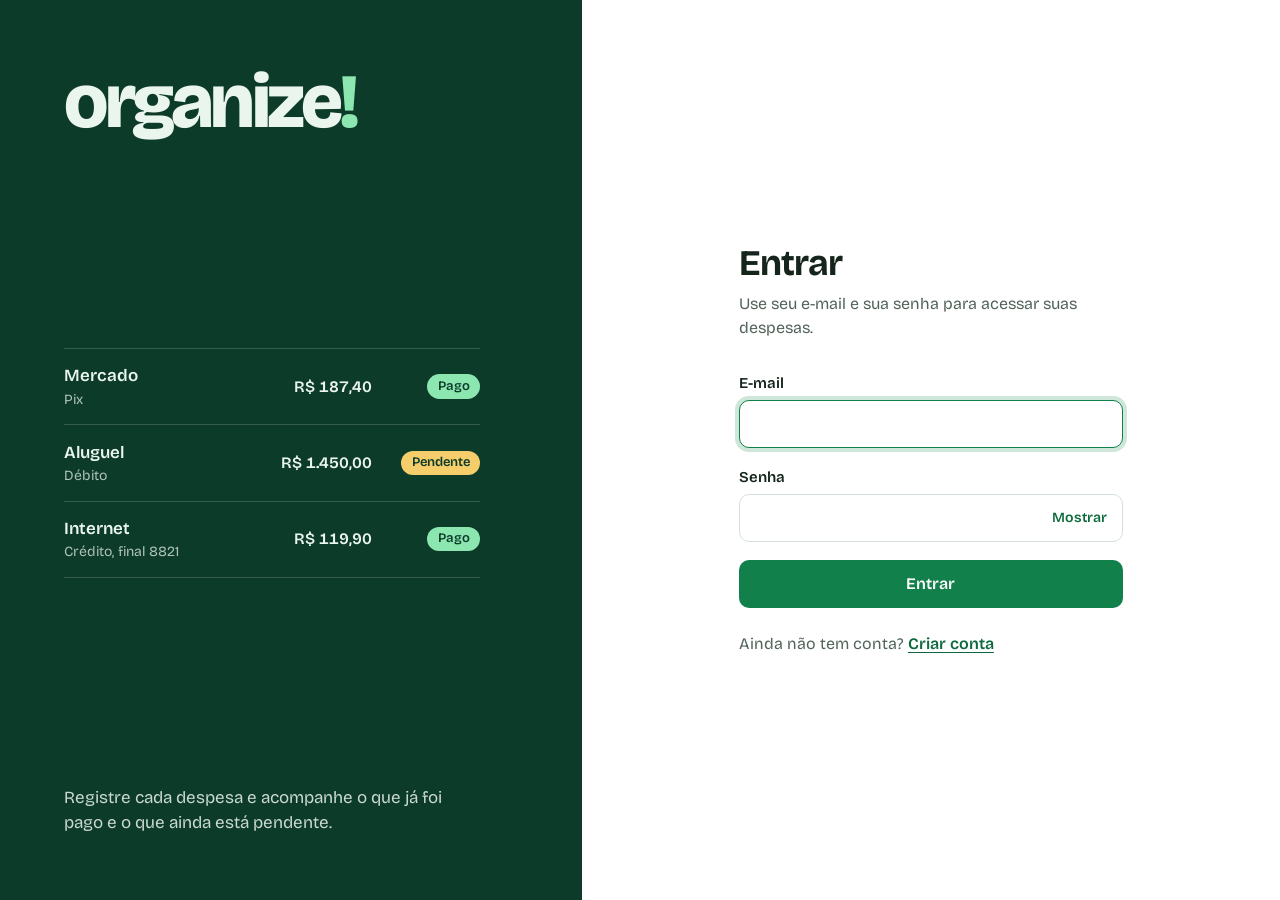
==== commit 54f47158: "organize" ====
--- a/public/index.html
+++ b/public/index.html
@@ -43,8 +43,12 @@
       </nav>
 
       <div class="topo-usuario">
+        <a class="avatar" id="avatar" href="perfil.html" data-avatar aria-label="Meu perfil">
+          <span class="avatar-letra" aria-hidden="true"></span>
+          <img class="avatar-img" alt="" hidden>
+        </a>
         <span class="topo-nome" id="usuario-nome"></span>
-        <button type="button" class="btn btn-secundario btn-sm" id="btn-instalar" hidden>Instalar app</button>
+        <button type="button" class="btn btn-secundario btn-sm" id="btn-instalar" hidden>Instalar<span class="instalar-app"> app</span></button>
         <button type="button" class="btn btn-secundario btn-sm" id="btn-sair">Sair</button>
       </div>
     </div>
@@ -335,7 +339,9 @@
     </form>
   </dialog>
 
+  <script src="js/config.js"></script>
   <script src="js/api.js"></script>
+  <script src="js/backend.js"></script>
   <script src="js/app.js"></script>
   <script src="js/pwa.js"></script>
   <script src="js/index.js"></script>
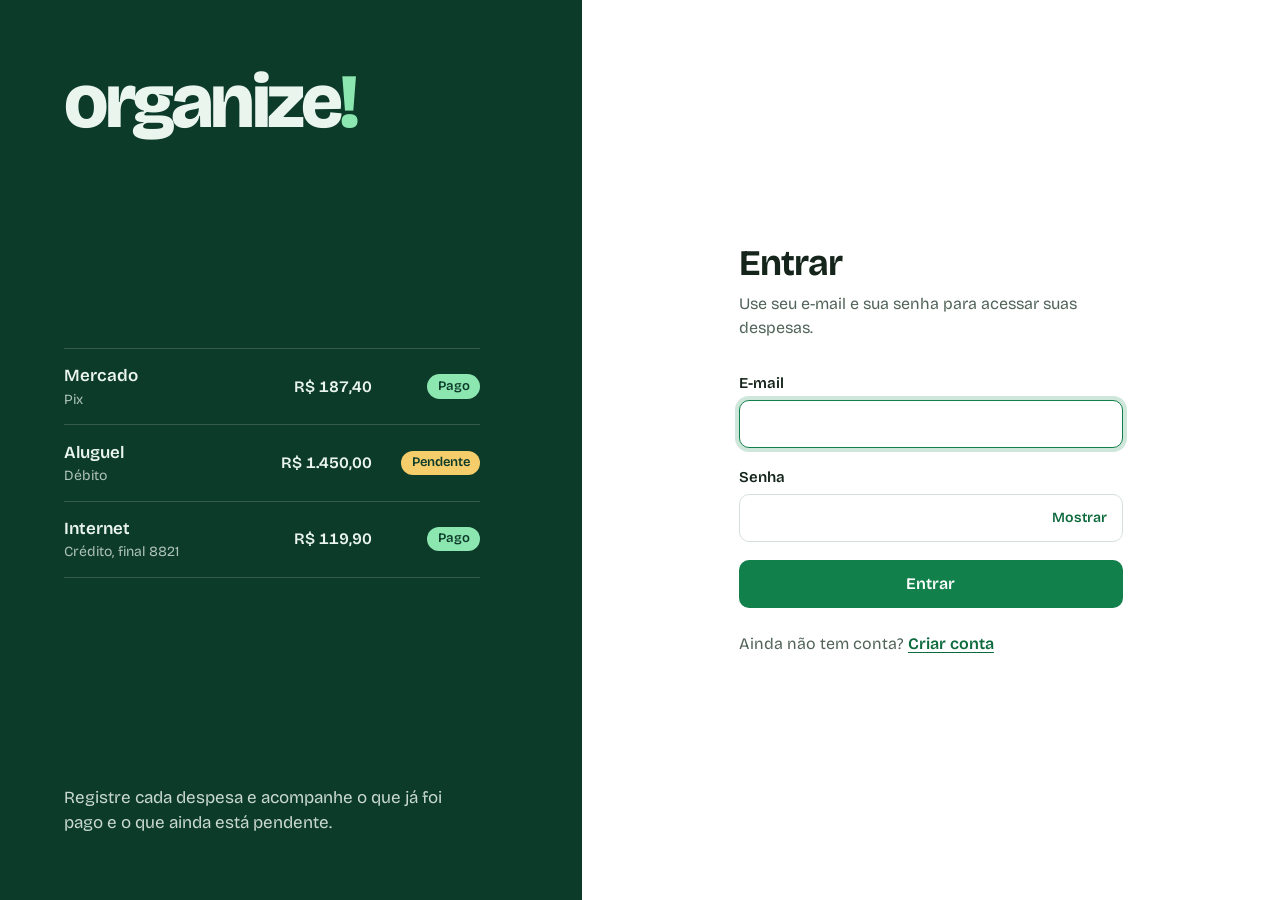
==== commit 28c8314c: "Update index.html" ====
--- a/public/index.html
+++ b/public/index.html
@@ -101,6 +101,7 @@
             <button type="button" class="btn-texto" id="btn-limite">Definir limite</button>
           </div>
           <p class="limite-valores" id="limite-valores" hidden></p>
+          <p class="limite-origem" id="limite-origem" hidden></p>
           <div class="limite-barra" id="limite-barra" hidden><span id="limite-barra-cheia"></span></div>
           <p class="limite-msg" id="limite-msg" role="status">
             <svg class="limite-icone" viewBox="0 0 24 24" aria-hidden="true">
@@ -325,11 +326,36 @@
   <dialog class="dialogo" id="dlg-limite" aria-labelledby="dlg-limite-titulo">
     <form id="form-limite" novalidate>
       <h2 class="dialogo-titulo" id="dlg-limite-titulo">Limite de gastos</h2>
-      <p class="dialogo-texto">Quanto você quer gastar, no máximo, por mês? O app avisa quando as despesas do mês chegarem perto desse valor ou passarem dele.</p>
-      <div class="campo">
+      <p class="dialogo-texto">Defina quanto você pode gastar por mês. O app avisa quando as despesas do mês chegarem perto do limite ou passarem dele.</p>
+
+      <fieldset class="grupo">
+        <legend>Definir o limite em</legend>
+        <div class="segmentos">
+          <label class="segmento"><input type="radio" name="lmodo" value="percentual" checked><span>% da renda</span></label>
+          <label class="segmento"><input type="radio" name="lmodo" value="valor"><span>Valor (R$)</span></label>
+        </div>
+      </fieldset>
+
+      <div class="campo" id="l-campo-percentual">
+        <label for="l-percentual">Porcentagem da renda do mês (%)</label>
+        <input class="entrada" id="l-percentual" type="text" inputmode="numeric" autocomplete="off" maxlength="3" placeholder="80">
+      </div>
+      <div class="campo" id="l-campo-valor" hidden>
         <label for="l-valor">Limite mensal (R$)</label>
-        <input class="entrada" id="l-valor" type="text" inputmode="decimal" autocomplete="off" placeholder="0,00" required>
-      </div>
+        <input class="entrada" id="l-valor" type="text" inputmode="decimal" autocomplete="off" placeholder="0,00">
+      </div>
+      <p class="limite-previa" id="l-previa" aria-live="polite"></p>
+
+      <div class="limite-dica">
+        <p class="limite-dica-texto"><strong>Dica:</strong> pela regra 50/30/20, gaste até <strong>80%</strong> da renda (50% em necessidades e 30% em desejos) e guarde os outros 20%.</p>
+        <div class="limite-sugestoes" role="group" aria-label="Porcentagens de referência">
+          <button type="button" class="sugestao" data-pct="70">70%</button>
+          <button type="button" class="sugestao" data-pct="80">80%</button>
+          <button type="button" class="sugestao" data-pct="90">90%</button>
+        </div>
+        <p class="limite-dica-nota">70% guarda mais (30%); 90% serve para um orçamento apertado. É uma referência, não uma regra: o melhor limite depende da sua realidade.</p>
+      </div>
+
       <p id="msg-limite" class="msg" role="alert" hidden></p>
       <div class="dialogo-acoes">
         <button type="button" class="btn btn-secundario" data-fechar>Cancelar</button>
@@ -348,4 +374,4 @@
   <script src="js/receitas.js"></script>
   <script src="js/resumo.js"></script>
 </body>
-</html>+</html>
--- a/public/css/style.css
+++ b/public/css/style.css
@@ -1493,4 +1493,138 @@
   margin: 0.5rem 0 1rem;
   text-align: center;
   color: var(--tinta-suave);
-}+}
+
+/* ---------- Etapa 6: avatar (foto redonda) e perfil ---------- */
+
+.avatar {
+  position: relative;
+  display: inline-grid;
+  flex: none;
+  place-items: center;
+  width: 2.75rem;
+  height: 2.75rem;
+  overflow: hidden;
+  font-weight: 700;
+  font-size: 1.125rem;
+  line-height: 1;
+  color: var(--verde-escuro);
+  text-decoration: none;
+  background: var(--ok-fundo);
+  border: 2px solid var(--superficie);
+  border-radius: 50%;
+  box-shadow: 0 0 0 1px var(--linha);
+  user-select: none;
+}
+
+.avatar-letra[hidden],
+.avatar-img[hidden] { display: none; }
+
+.avatar-img {
+  position: absolute;
+  inset: 0;
+  width: 100%;
+  height: 100%;
+  object-fit: cover;
+}
+
+a.avatar:hover { box-shadow: 0 0 0 2px var(--verde); }
+
+a.avatar:focus-visible {
+  outline: 3px solid rgba(17, 128, 74, 0.45);
+  outline-offset: 2px;
+}
+
+a.avatar[aria-current="page"] { box-shadow: 0 0 0 2px var(--verde); }
+
+.avatar--grande {
+  width: 6.5rem;
+  height: 6.5rem;
+  font-size: 2.5rem;
+  border-width: 3px;
+}
+
+.perfil-cartao {
+  margin: 0 0 1rem;
+  padding: 1rem;
+  background: var(--superficie);
+  border: 1px solid var(--linha);
+  border-radius: 14px;
+}
+
+.perfil-titulo {
+  margin: 0 0 0.75rem;
+  font-size: 1.0625rem;
+}
+
+.perfil-titulo--sub { margin-top: 1.25rem; }
+
+.perfil-opcional {
+  font-size: 0.875rem;
+  font-weight: 400;
+  color: var(--tinta-suave);
+}
+
+.perfil-texto {
+  margin: 0 0 0.9rem;
+  color: var(--tinta-suave);
+}
+
+.perfil-email {
+  margin: -0.25rem 0 0;
+  font-size: 0.9375rem;
+  color: var(--tinta-suave);
+  overflow-wrap: anywhere;
+}
+
+.perfil-email strong { color: var(--tinta); }
+
+.perfil-foto {
+  display: flex;
+  flex-wrap: wrap;
+  align-items: center;
+  gap: 1rem;
+}
+
+.perfil-foto-acoes {
+  display: flex;
+  flex-direction: column;
+  align-items: flex-start;
+  gap: 0.35rem;
+  min-width: 0;
+}
+
+.perfil-cartao .msg { margin-top: 0.75rem; }
+.perfil-cartao > .btn { margin-top: 0.25rem; }
+
+.perfil-cartao--perigo { border-color: #f3b7b2; }
+
+.conteudo--perfil { padding-bottom: calc(6.5rem + env(safe-area-inset-bottom)); }
+
+@media (min-width: 48rem) {
+  .conteudo--perfil { padding-bottom: 3rem; }
+}
+
+/* celular: com foto + "Instalar" + "Sair" o topo precisa caber numa linha.
+   A palavra "app" sai da vista (continua para leitores de tela) e os espaços ficam menores. */
+@media (max-width: 25rem) {
+  .instalar-app {
+    position: absolute;
+    width: 1px;
+    height: 1px;
+    margin: -1px;
+    overflow: hidden;
+    clip: rect(0, 0, 0, 0);
+    white-space: nowrap;
+  }
+}
+
+@media (max-width: 23rem) {
+  .topo-usuario { gap: 0.375rem; }
+  .topo .avatar { width: 2.5rem; height: 2.5rem; }
+}
+
+/* valores enormes nunca alargam a página: se não couberem na coluna, quebram em vez de estourar */
+@media (max-width: 26rem) {
+  .mes-resumo-linha dd { white-space: normal; overflow-wrap: anywhere; }
+}
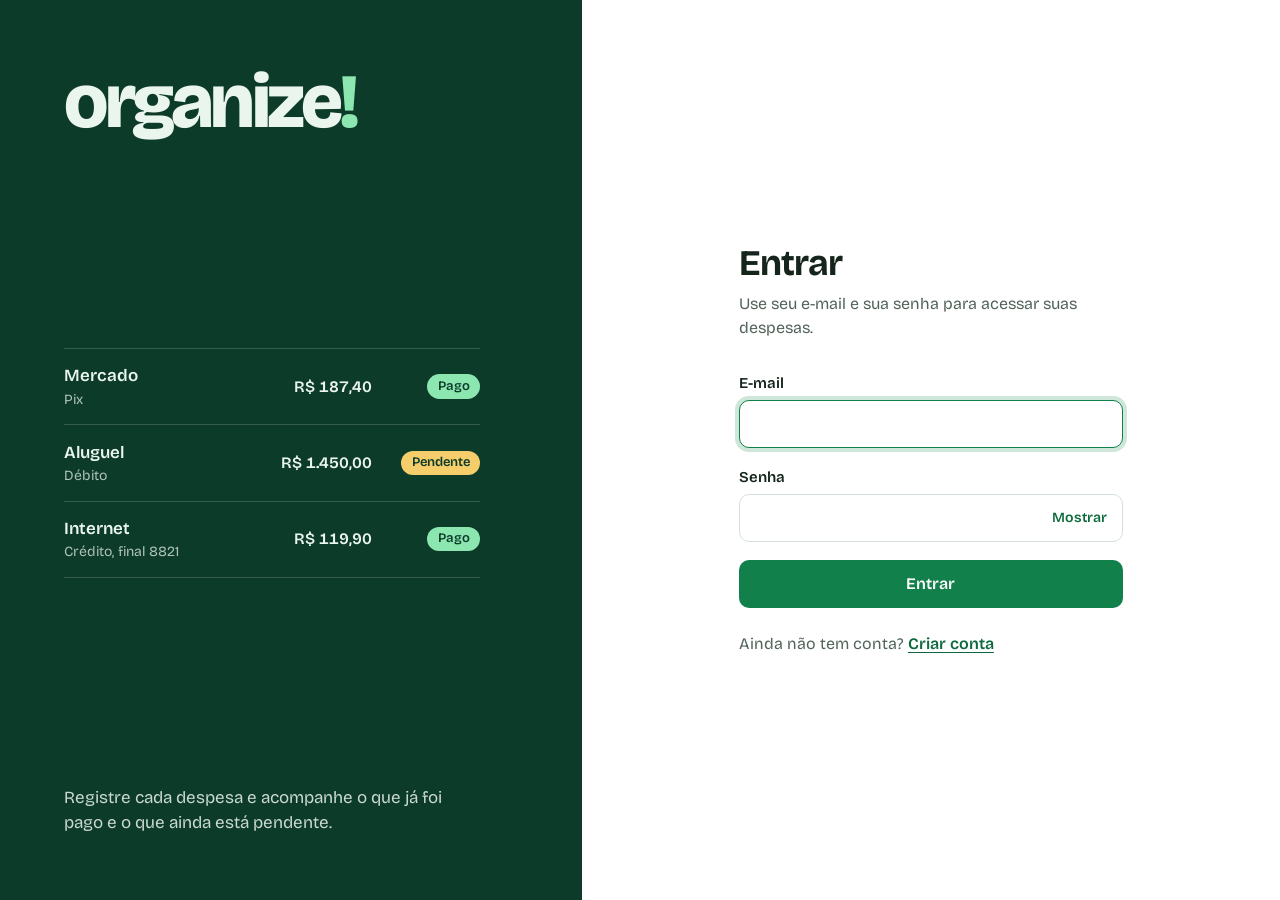
==== commit df088267: "Update index.html" ====
--- a/public/index.html
+++ b/public/index.html
@@ -78,6 +78,16 @@
 
       <p id="msg-resumo" class="msg" role="alert" hidden></p>
 
+      <section class="mes-resumo esqueleto" id="mes-resumo-esqueleto" aria-hidden="true">
+        <div class="esq-linhas">
+          <span class="esq-barra"></span>
+          <span class="esq-barra"></span>
+          <span class="esq-barra esq-barra--larga"></span>
+        </div>
+        <span class="esq-barra esq-barra--meia"></span>
+        <span class="esq-barra esq-barra--limite"></span>
+      </section>
+
       <section class="mes-resumo" id="mes-resumo" aria-label="Resumo do mês" hidden>
         <dl class="mes-resumo-linhas">
           <div class="mes-resumo-linha">
--- a/public/css/style.css
+++ b/public/css/style.css
@@ -1160,6 +1160,7 @@
 
 .limite[data-nivel="ok"]       { --lim-cor: var(--verde-escuro); --lim-fill: var(--verde); --lim-trilho: var(--ok-fundo); }
 .limite[data-nivel="perto"]    { --lim-cor: #7a5600; --lim-fill: #fab219; --lim-trilho: #fdf0cf; --lim-fundo: #fff8e6; --lim-borda: #f1d38a; }
+.limite[data-nivel="sem-renda"] { --lim-cor: var(--tinta-suave); }
 .limite[data-nivel="estourou"] { --lim-cor: var(--erro-escuro); --lim-fill: #d03b3b; --lim-trilho: #f9dcdc; --lim-fundo: var(--erro-fundo); --lim-borda: #f3b7b2; }
 
 .limite-topo {
@@ -1180,6 +1181,13 @@
   margin: 0.1rem 0 0.45rem;
   font-weight: 700;
   font-variant-numeric: tabular-nums;
+  overflow-wrap: anywhere;
+}
+
+.limite-origem {
+  margin: -0.3rem 0 0.45rem;
+  font-size: 0.8125rem;
+  color: var(--tinta-suave);
   overflow-wrap: anywhere;
 }
 
@@ -1231,6 +1239,7 @@
 /* um ícone de forma diferente para cada nível: o aviso nunca depende só da cor */
 .limite-icone g { display: none; }
 .limite[data-nivel="nenhum"] .ic-nenhum,
+.limite[data-nivel="sem-renda"] .ic-nenhum,
 .limite[data-nivel="ok"] .ic-ok,
 .limite[data-nivel="perto"] .ic-perto,
 .limite[data-nivel="estourou"] .ic-estourou { display: inline; }
@@ -1628,3 +1637,91 @@
 @media (max-width: 26rem) {
   .mes-resumo-linha dd { white-space: normal; overflow-wrap: anywhere; }
 }
+
+/* ---------- Etapa 7: limite em porcentagem (janela do limite) ---------- */
+
+.limite-previa {
+  min-height: 1.25rem;
+  margin: -0.4rem 0 0.9rem;
+  font-size: 0.875rem;
+  font-weight: 600;
+  color: var(--verde-escuro);
+  overflow-wrap: anywhere;
+}
+
+.limite-previa:empty { display: none; }
+
+.limite-dica {
+  margin: 0 0 1rem;
+  padding: 0.75rem 0.85rem;
+  background: var(--ok-fundo);
+  border-radius: var(--raio);
+}
+
+.limite-dica-texto,
+.limite-dica-nota {
+  margin: 0;
+  font-size: 0.875rem;
+  line-height: 1.45;
+  overflow-wrap: anywhere;
+}
+
+.limite-dica-nota {
+  margin-top: 0.5rem;
+  font-size: 0.8125rem;
+  color: var(--tinta-suave);
+}
+
+.limite-sugestoes {
+  display: flex;
+  flex-wrap: wrap;
+  gap: 0.5rem;
+  margin-top: 0.6rem;
+}
+
+.sugestao {
+  min-width: 4rem;
+  min-height: 2.75rem;
+  padding: 0 1rem;
+  font: inherit;
+  font-weight: 700;
+  color: var(--verde-escuro);
+  background: var(--superficie);
+  border: 1.5px solid var(--verde);
+  border-radius: 999px;
+  cursor: pointer;
+}
+
+.sugestao[aria-pressed="true"] {
+  color: #fff;
+  background: var(--verde);
+}
+
+.sugestao:focus-visible {
+  outline: 3px solid rgba(17, 128, 74, 0.45);
+  outline-offset: 2px;
+}
+
+/* ---------- Esqueleto de carregamento do resumo do mês ---------- */
+
+.esqueleto { display: grid; gap: 0.75rem; }
+.esq-linhas { display: grid; grid-template-columns: repeat(2, minmax(0, 1fr)); gap: 0.6rem 0.75rem; }
+.esq-barra {
+  display: block;
+  height: 1.1rem;
+  border-radius: 6px;
+  background: linear-gradient(90deg, var(--linha) 25%, rgba(127, 127, 127, 0.18) 50%, var(--linha) 75%);
+  background-size: 200% 100%;
+  animation: esq-brilho 1.2s ease-in-out infinite;
+}
+.esq-barra--larga { grid-column: 1 / -1; height: 1.5rem; }
+.esq-barra--meia { width: 70%; height: 0.9rem; }
+.esq-barra--limite { height: 2.6rem; border-radius: 10px; }
+@keyframes esq-brilho {
+  from { background-position: 100% 0; }
+  to { background-position: -100% 0; }
+}
+@media (prefers-reduced-motion: reduce) {
+  .esq-barra { animation: none; }
+}
+.esqueleto[hidden] { display: none; }
